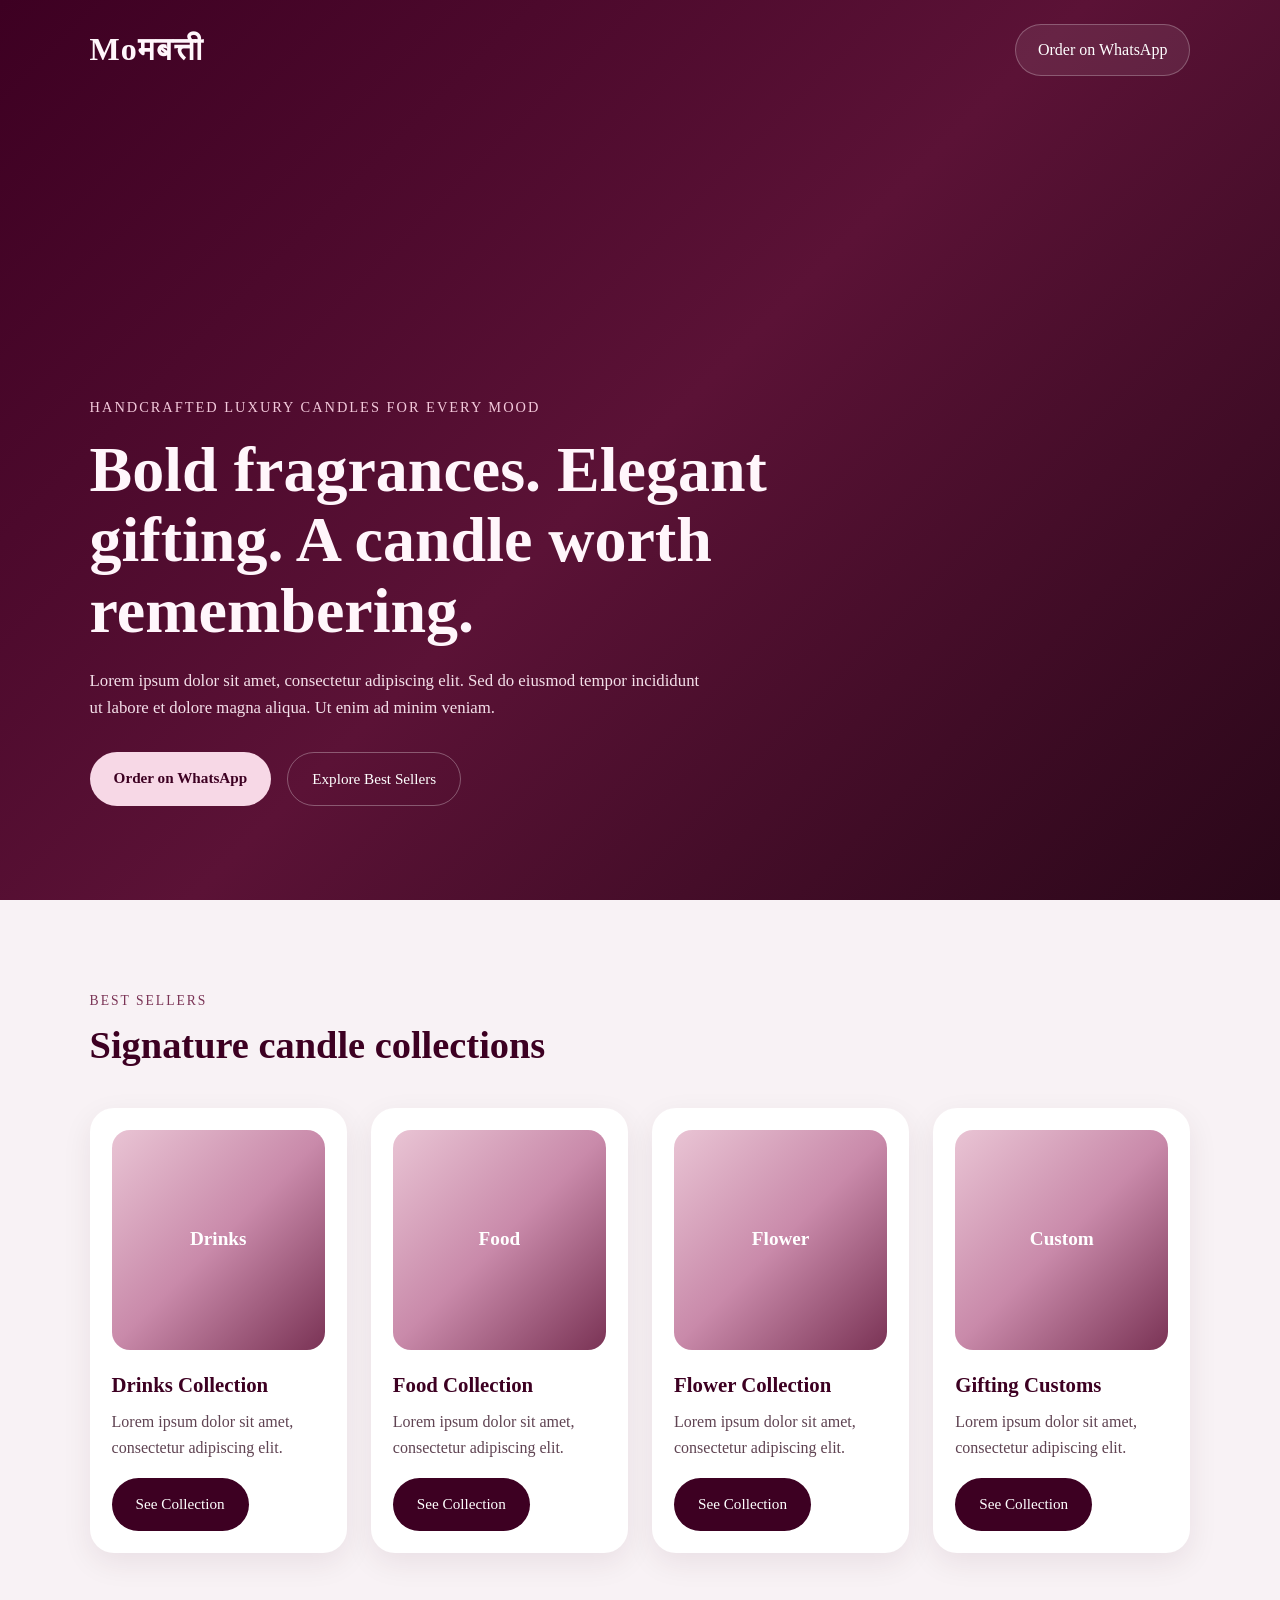
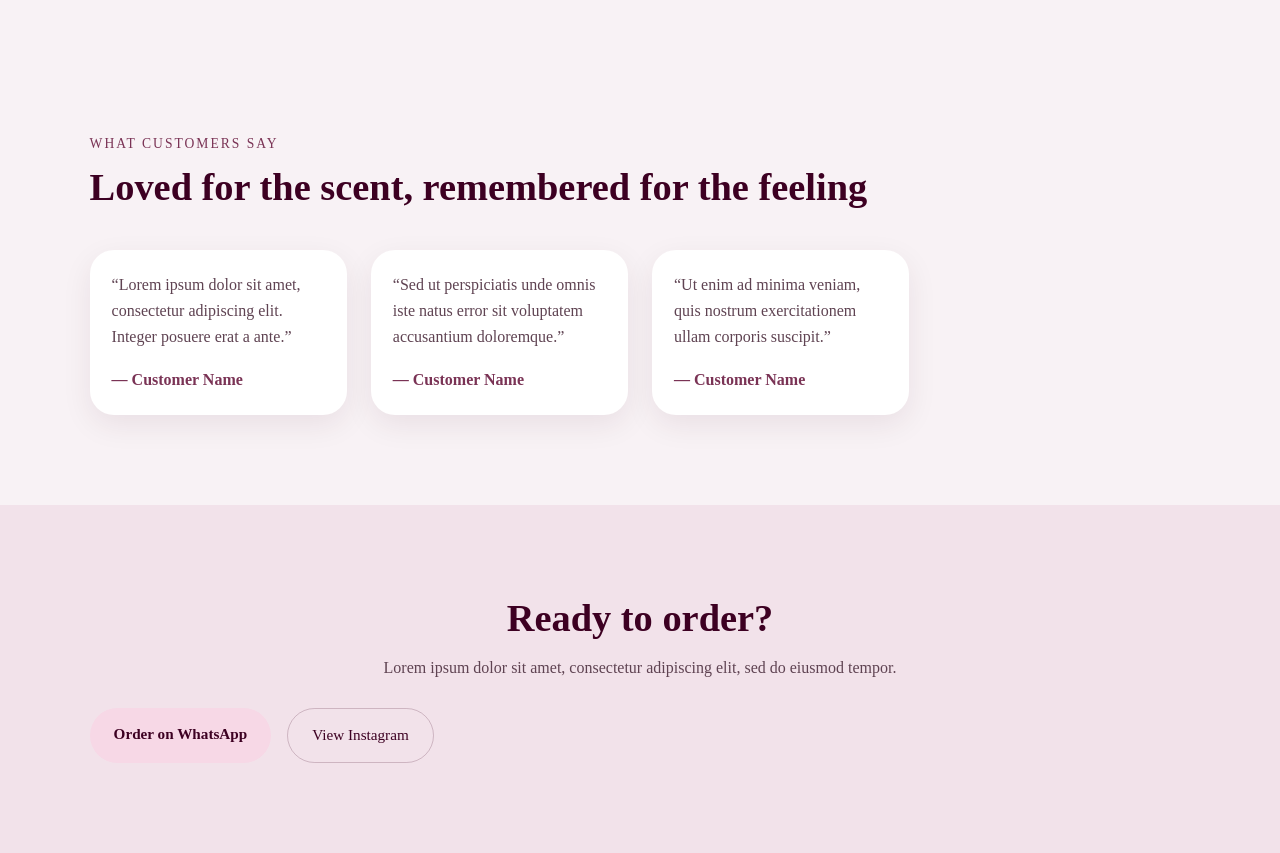
==== index.html @ f228c5d3 "Update index.html" ====
<!DOCTYPE html>
<html lang="en">
<head>
  <meta charset="UTF-8" />
  <meta name="viewport" content="width=device-width, initial-scale=1.0" />
  <title>Moमबत्ती | Premium Candles</title>
  <style>
    
* {
  margin: 0;
  padding: 0;
  box-sizing: border-box;
}

body {
  font-family: "Georgia", "Times New Roman", serif;
  background: #f8f2f5;
  color: #2a1020;
  line-height: 1.6;
}

a {
  text-decoration: none;
}

.hero {
  min-height: 100vh;
  background: linear-gradient(135deg, #3D0022 0%, #5b1236 50%, #2a0719 100%);
  color: #fff6fb;
  padding: 24px 7%;
  display: flex;
  flex-direction: column;
  justify-content: space-between;
}

.navbar {
  display: flex;
  justify-content: space-between;
  align-items: center;
  margin-bottom: 70px;
}

.logo {
  font-size: 2rem;
  font-weight: 700;
  letter-spacing: 1px;
}

.nav-btn {
  padding: 12px 22px;
  border: 1px solid rgba(255,255,255,0.25);
  color: #fff;
  border-radius: 999px;
  background: rgba(255,255,255,0.08);
  transition: 0.3s ease;
}

.nav-btn:hover {
  background: rgba(255,255,255,0.16);
}

.hero-content {
  max-width: 760px;
  padding-bottom: 70px;
}

.tag {
  font-size: 0.9rem;
  text-transform: uppercase;
  letter-spacing: 2px;
  color: #f3c9db;
  margin-bottom: 16px;
}

.hero-content h1 {
  font-size: 4rem;
  line-height: 1.1;
  margin-bottom: 22px;
  font-weight: 700;
}

.brief {
  max-width: 620px;
  font-size: 1.05rem;
  color: #f4dfe9;
  margin-bottom: 30px;
}

.hero-actions,
.cta-buttons {
  display: flex;
  gap: 16px;
  flex-wrap: wrap;
}

.primary-btn,
.secondary-btn,
.card-btn {
  display: inline-block;
  padding: 14px 24px;
  border-radius: 999px;
  transition: 0.3s ease;
  font-size: 0.95rem;
}

.primary-btn {
  background: #f7d8e6;
  color: #3D0022;
  font-weight: 700;
}

.primary-btn:hover {
  background: #ffffff;
}

.secondary-btn {
  border: 1px solid rgba(255,255,255,0.3);
  color: #fff;
}

.secondary-btn:hover {
  background: rgba(255,255,255,0.1);
}

.best-sellers,
.reviews,
.final-cta {
  padding: 90px 7%;
}

.section-heading {
  margin-bottom: 40px;
}

.mini-title {
  text-transform: uppercase;
  letter-spacing: 2px;
  font-size: 0.85rem;
  color: #7a3355;
  margin-bottom: 10px;
}

.section-heading h2,
.final-cta h2 {
  font-size: 2.4rem;
  line-height: 1.2;
  color: #3D0022;
}

.product-grid,
.review-grid {
  display: grid;
  grid-template-columns: repeat(4, 1fr);
  gap: 24px;
}

.card,
.review-card {
  background: #fff;
  border-radius: 24px;
  padding: 22px;
  box-shadow: 0 10px 30px rgba(61, 0, 34, 0.08);
}

.card-image {
  height: 220px;
  border-radius: 18px;
  background: linear-gradient(135deg, #e9c4d4, #c98aaa, #7a3355);
  display: flex;
  align-items: center;
  justify-content: center;
  color: white;
  font-size: 1.2rem;
  font-weight: 700;
  margin-bottom: 18px;
}

.card h3 {
  font-size: 1.3rem;
  color: #3D0022;
  margin-bottom: 8px;
}

.card p,
.review-card p,
.final-cta p {
  color: #5f4352;
  margin-bottom: 18px;
}

.card-btn {
  background: #3D0022;
  color: #fff;
}

.card-btn:hover {
  background: #5b1236;
}

.review-card span {
  color: #7a3355;
  font-weight: 600;
}

.final-cta {
  text-align: center;
  background: #f2e2ea;
}

.final-cta p {
  max-width: 600px;
  margin: 14px auto 28px;
}

.final-cta .secondary-btn {
  color: #3D0022;
  border: 1px solid rgba(61, 0, 34, 0.2);
}

.final-cta .secondary-btn:hover {
  background: rgba(61, 0, 34, 0.06);
}

@media (max-width: 1024px) {
  .product-grid,
  .review-grid {
    grid-template-columns: repeat(2, 1fr);
  }

  .hero-content h1 {
    font-size: 3rem;
  }
}

@media (max-width: 640px) {
  .navbar {
    flex-direction: column;
    gap: 16px;
    align-items: flex-start;
  }

  .hero-content h1 {
    font-size: 2.3rem;
  }

  .product-grid,
  .review-grid {
    grid-template-columns: 1fr;
  }

  .best-sellers,
  .reviews,
  .final-cta {
    padding: 70px 6%;
  }

  .hero {
    padding: 20px 6%;
  }
}

  </style>
</head>
<body>

  <header class="hero">
    <nav class="navbar">
      <div class="logo">Moमबत्ती</div>
      <a href="https://wa.me/91XXXXXXXXXX?text=Hi%20Mo%E0%A4%AE%E0%A4%AC%E0%A4%A4%E0%A5%8D%E0%A4%A4%E0%A5%80%2C%20I%20want%20to%20place%20an%20order%20for%20candles." class="nav-btn" target="_blank">
        Order on WhatsApp
      </a>
    </nav>

    <div class="hero-content">
      <p class="tag">Handcrafted luxury candles for every mood</p>
      <h1>Bold fragrances. Elegant gifting. A candle worth remembering.</h1>
      <p class="brief">
        Lorem ipsum dolor sit amet, consectetur adipiscing elit. Sed do eiusmod tempor
        incididunt ut labore et dolore magna aliqua. Ut enim ad minim veniam.
      </p>
      <div class="hero-actions">
        <a href="https://wa.me/91XXXXXXXXXX?text=Hi%20Mo%E0%A4%AE%E0%A4%AC%E0%A4%A4%E0%A5%8D%E0%A4%A4%E0%A5%80%2C%20I%20want%20to%20know%20more%20about%20your%20candles." class="primary-btn" target="_blank">
          Order on WhatsApp
        </a>
        <a href="#best-sellers" class="secondary-btn">Explore Best Sellers</a>
      </div>
    </div>
  </header>

  <section class="best-sellers" id="best-sellers">
    <div class="section-heading">
      <p class="mini-title">Best Sellers</p>
      <h2>Signature candle collections</h2>
    </div>

    <div class="product-grid">
      <div class="card">
        <div class="card-image">Drinks</div>
        <h3>Drinks Collection</h3>
        <p>Lorem ipsum dolor sit amet, consectetur adipiscing elit.</p>
        <a href="drinks.html" class="card-btn">See Collection</a>
      </div>

      <div class="card">
        <div class="card-image">Food</div>
        <h3>Food Collection</h3>
        <p>Lorem ipsum dolor sit amet, consectetur adipiscing elit.</p>
        <a href="food.html" class="card-btn">See Collection</a>
      </div>

      <div class="card">
        <div class="card-image">Flower</div>
        <h3>Flower Collection</h3>
        <p>Lorem ipsum dolor sit amet, consectetur adipiscing elit.</p>
        <a href="flowers.html" class="card-btn">See Collection</a>
      </div>

      <div class="card">
        <div class="card-image">Custom</div>
        <h3>Gifting Customs</h3>
        <p>Lorem ipsum dolor sit amet, consectetur adipiscing elit.</p>
        <a href="custom-gifting.html" class="card-btn">See Collection</a>
      </div>
    </div>
  </section>

  <section class="reviews">
    <div class="section-heading">
      <p class="mini-title">What customers say</p>
      <h2>Loved for the scent, remembered for the feeling</h2>
    </div>

    <div class="review-grid">
      <div class="review-card">
        <p>
          “Lorem ipsum dolor sit amet, consectetur adipiscing elit. Integer posuere erat a ante.”
        </p>
        <span>— Customer Name</span>
      </div>

      <div class="review-card">
        <p>
          “Sed ut perspiciatis unde omnis iste natus error sit voluptatem accusantium doloremque.”
        </p>
        <span>— Customer Name</span>
      </div>

      <div class="review-card">
        <p>
          “Ut enim ad minima veniam, quis nostrum exercitationem ullam corporis suscipit.”
        </p>
        <span>— Customer Name</span>
      </div>
    </div>
  </section>

  <section class="final-cta">
    <h2>Ready to order?</h2>
    <p>Lorem ipsum dolor sit amet, consectetur adipiscing elit, sed do eiusmod tempor.</p>
    <div class="cta-buttons">
      <a href="https://wa.me/91XXXXXXXXXX?text=Hi%20Mo%E0%A4%AE%E0%A4%AC%E0%A4%A4%E0%A5%8D%E0%A4%A4%E0%A5%80%2C%20I%20want%20to%20place%20an%20order." class="primary-btn" target="_blank">
        Order on WhatsApp
      </a>
      <a href="https://instagram.com/yourusername" class="secondary-btn" target="_blank">
        View Instagram
      </a>
    </div>
  </section>

</body>
</html>
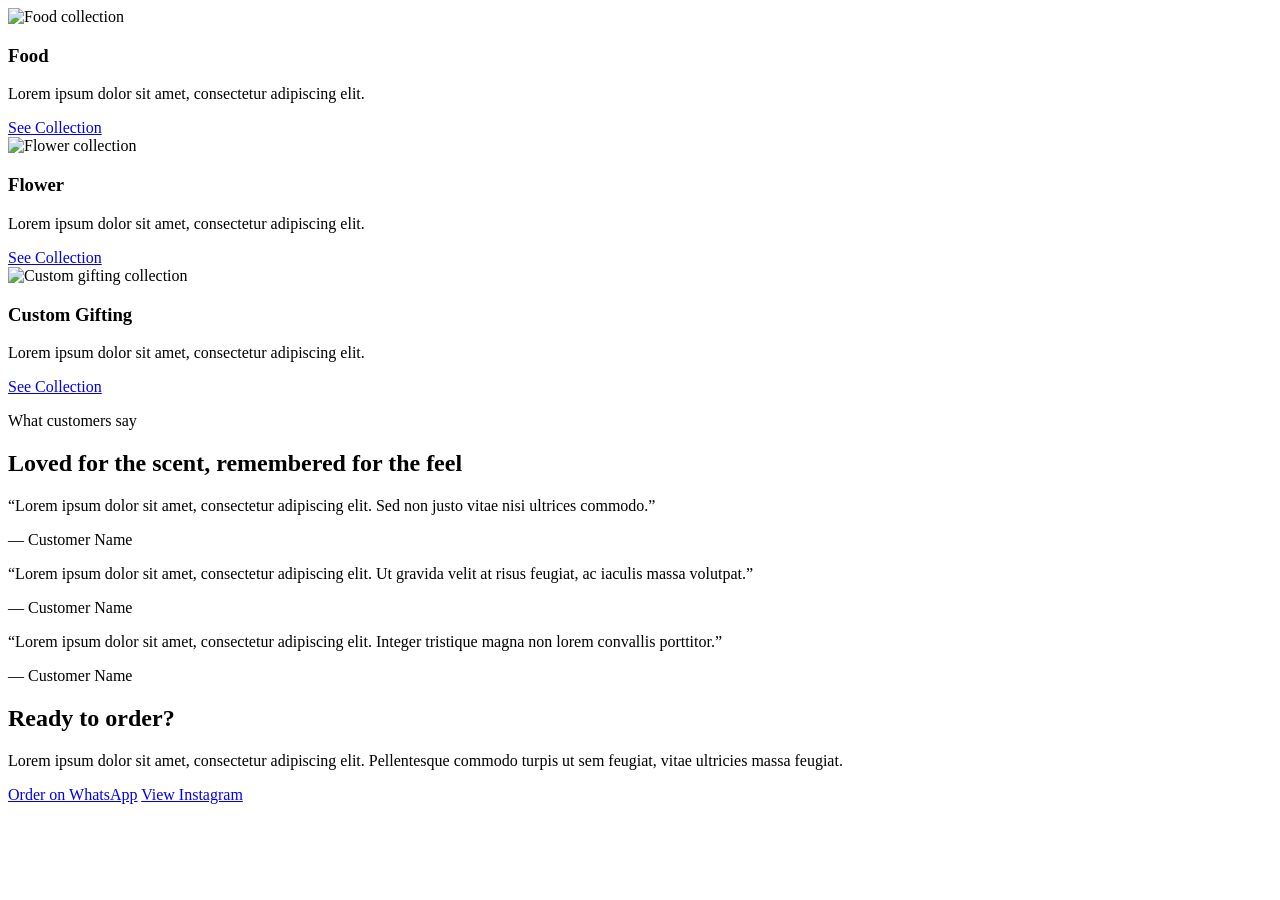
==== commit de2bac98: "Update index.html" ====
--- a/index.html
+++ b/index.html
@@ -1,371 +1,67 @@
 <!DOCTYPE html>
-<html lang="en">
-<head>
-  <meta charset="UTF-8" />
-  <meta name="viewport" content="width=device-width, initial-scale=1.0" />
-  <title>Moमबत्ती | Premium Candles</title>
-  <style>
-    
-* {
-  margin: 0;
-  padding: 0;
-  box-sizing: border-box;
-}
-
-body {
-  font-family: "Georgia", "Times New Roman", serif;
-  background: #f8f2f5;
-  color: #2a1020;
-  line-height: 1.6;
-}
-
-a {
-  text-decoration: none;
-}
-
-.hero {
-  min-height: 100vh;
-  background: linear-gradient(135deg, #3D0022 0%, #5b1236 50%, #2a0719 100%);
-  color: #fff6fb;
-  padding: 24px 7%;
-  display: flex;
-  flex-direction: column;
-  justify-content: space-between;
-}
-
-.navbar {
-  display: flex;
-  justify-content: space-between;
-  align-items: center;
-  margin-bottom: 70px;
-}
-
-.logo {
-  font-size: 2rem;
-  font-weight: 700;
-  letter-spacing: 1px;
-}
-
-.nav-btn {
-  padding: 12px 22px;
-  border: 1px solid rgba(255,255,255,0.25);
-  color: #fff;
-  border-radius: 999px;
-  background: rgba(255,255,255,0.08);
-  transition: 0.3s ease;
-}
-
-.nav-btn:hover {
-  background: rgba(255,255,255,0.16);
-}
-
-.hero-content {
-  max-width: 760px;
-  padding-bottom: 70px;
-}
-
-.tag {
-  font-size: 0.9rem;
-  text-transform: uppercase;
-  letter-spacing: 2px;
-  color: #f3c9db;
-  margin-bottom: 16px;
-}
-
-.hero-content h1 {
-  font-size: 4rem;
-  line-height: 1.1;
-  margin-bottom: 22px;
-  font-weight: 700;
-}
-
-.brief {
-  max-width: 620px;
-  font-size: 1.05rem;
-  color: #f4dfe9;
-  margin-bottom: 30px;
-}
-
-.hero-actions,
-.cta-buttons {
-  display: flex;
-  gap: 16px;
-  flex-wrap: wrap;
-}
-
-.primary-btn,
-.secondary-btn,
-.card-btn {
-  display: inline-block;
-  padding: 14px 24px;
-  border-radius: 999px;
-  transition: 0.3s ease;
-  font-size: 0.95rem;
-}
-
-.primary-btn {
-  background: #f7d8e6;
-  color: #3D0022;
-  font-weight: 700;
-}
-
-.primary-btn:hover {
-  background: #ffffff;
-}
-
-.secondary-btn {
-  border: 1px solid rgba(255,255,255,0.3);
-  color: #fff;
-}
-
-.secondary-btn:hover {
-  background: rgba(255,255,255,0.1);
-}
-
-.best-sellers,
-.reviews,
-.final-cta {
-  padding: 90px 7%;
-}
-
-.section-heading {
-  margin-bottom: 40px;
-}
-
-.mini-title {
-  text-transform: uppercase;
-  letter-spacing: 2px;
-  font-size: 0.85rem;
-  color: #7a3355;
-  margin-bottom: 10px;
-}
-
-.section-heading h2,
-.final-cta h2 {
-  font-size: 2.4rem;
-  line-height: 1.2;
-  color: #3D0022;
-}
-
-.product-grid,
-.review-grid {
-  display: grid;
-  grid-template-columns: repeat(4, 1fr);
-  gap: 24px;
-}
-
-.card,
-.review-card {
-  background: #fff;
-  border-radius: 24px;
-  padding: 22px;
-  box-shadow: 0 10px 30px rgba(61, 0, 34, 0.08);
-}
-
-.card-image {
-  height: 220px;
-  border-radius: 18px;
-  background: linear-gradient(135deg, #e9c4d4, #c98aaa, #7a3355);
-  display: flex;
-  align-items: center;
-  justify-content: center;
-  color: white;
-  font-size: 1.2rem;
-  font-weight: 700;
-  margin-bottom: 18px;
-}
-
-.card h3 {
-  font-size: 1.3rem;
-  color: #3D0022;
-  margin-bottom: 8px;
-}
-
-.card p,
-.review-card p,
-.final-cta p {
-  color: #5f4352;
-  margin-bottom: 18px;
-}
-
-.card-btn {
-  background: #3D0022;
-  color: #fff;
-}
-
-.card-btn:hover {
-  background: #5b1236;
-}
-
-.review-card span {
-  color: #7a3355;
-  font-weight: 600;
-}
-
-.final-cta {
-  text-align: center;
-  background: #f2e2ea;
-}
-
-.final-cta p {
-  max-width: 600px;
-  margin: 14px auto 28px;
-}
-
-.final-cta .secondary-btn {
-  color: #3D0022;
-  border: 1px solid rgba(61, 0, 34, 0.2);
-}
-
-.final-cta .secondary-btn:hover {
-  background: rgba(61, 0, 34, 0.06);
-}
-
-@media (max-width: 1024px) {
-  .product-grid,
-  .review-grid {
-    grid-template-columns: repeat(2, 1fr);
-  }
-
-  .hero-content h1 {
-    font-size: 3rem;
-  }
-}
-
-@media (max-width: 640px) {
-  .navbar {
-    flex-direction: column;
-    gap: 16px;
-    align-items: flex-start;
-  }
-
-  .hero-content h1 {
-    font-size: 2.3rem;
-  }
-
-  .product-grid,
-  .review-grid {
-    grid-template-columns: 1fr;
-  }
-
-  .best-sellers,
-  .reviews,
-  .final-cta {
-    padding: 70px 6%;
-  }
-
-  .hero {
-    padding: 20px 6%;
-  }
-}
-
-  </style>
-</head>
-<body>
-
-  <header class="hero">
-    <nav class="navbar">
-      <div class="logo">Moमबत्ती</div>
-      <a href="https://wa.me/91XXXXXXXXXX?text=Hi%20Mo%E0%A4%AE%E0%A4%AC%E0%A4%A4%E0%A5%8D%E0%A4%A4%E0%A5%80%2C%20I%20want%20to%20place%20an%20order%20for%20candles." class="nav-btn" target="_blank">
-        Order on WhatsApp
-      </a>
-    </nav>
-
-    <div class="hero-content">
-      <p class="tag">Handcrafted luxury candles for every mood</p>
-      <h1>Bold fragrances. Elegant gifting. A candle worth remembering.</h1>
-      <p class="brief">
-        Lorem ipsum dolor sit amet, consectetur adipiscing elit. Sed do eiusmod tempor
-        incididunt ut labore et dolore magna aliqua. Ut enim ad minim veniam.
-      </p>
-      <div class="hero-actions">
-        <a href="https://wa.me/91XXXXXXXXXX?text=Hi%20Mo%E0%A4%AE%E0%A4%AC%E0%A4%A4%E0%A5%8D%E0%A4%A4%E0%A5%80%2C%20I%20want%20to%20know%20more%20about%20your%20candles." class="primary-btn" target="_blank">
-          Order on WhatsApp
-        </a>
-        <a href="#best-sellers" class="secondary-btn">Explore Best Sellers</a>
-      </div>
-    </div>
-  </header>
-
-  <section class="best-sellers" id="best-sellers">
-    <div class="section-heading">
-      <p class="mini-title">Best Sellers</p>
-      <h2>Signature candle collections</h2>
-    </div>
-
-    <div class="product-grid">
-      <div class="card">
-        <div class="card-image">Drinks</div>
-        <h3>Drinks Collection</h3>
-        <p>Lorem ipsum dolor sit amet, consectetur adipiscing elit.</p>
-        <a href="drinks.html" class="card-btn">See Collection</a>
+        </div>
       </div>
 
       <div class="card">
-        <div class="card-image">Food</div>
-        <h3>Food Collection</h3>
-        <p>Lorem ipsum dolor sit amet, consectetur adipiscing elit.</p>
-        <a href="food.html" class="card-btn">See Collection</a>
+        <div class="card-image"><img src="food.jpg" alt="Food collection" /></div>
+        <div class="card-content">
+          <h3>Food</h3>
+          <p>Lorem ipsum dolor sit amet, consectetur adipiscing elit.</p>
+          <a class="card-btn" href="food.html">See Collection</a>
+        </div>
       </div>
 
       <div class="card">
-        <div class="card-image">Flower</div>
-        <h3>Flower Collection</h3>
-        <p>Lorem ipsum dolor sit amet, consectetur adipiscing elit.</p>
-        <a href="flowers.html" class="card-btn">See Collection</a>
+        <div class="card-image"><img src="flowers.jpg" alt="Flower collection" /></div>
+        <div class="card-content">
+          <h3>Flower</h3>
+          <p>Lorem ipsum dolor sit amet, consectetur adipiscing elit.</p>
+          <a class="card-btn" href="flowers.html">See Collection</a>
+        </div>
       </div>
 
       <div class="card">
-        <div class="card-image">Custom</div>
-        <h3>Gifting Customs</h3>
-        <p>Lorem ipsum dolor sit amet, consectetur adipiscing elit.</p>
-        <a href="custom-gifting.html" class="card-btn">See Collection</a>
+        <div class="card-image"><img src="custom.jpg" alt="Custom gifting collection" /></div>
+        <div class="card-content">
+          <h3>Custom Gifting</h3>
+          <p>Lorem ipsum dolor sit amet, consectetur adipiscing elit.</p>
+          <a class="card-btn" href="custom.html">See Collection</a>
+        </div>
       </div>
     </div>
   </section>
 
-  <section class="reviews">
-    <div class="section-heading">
-      <p class="mini-title">What customers say</p>
-      <h2>Loved for the scent, remembered for the feeling</h2>
+  <section class="section" id="reviews">
+    <div class="section-head">
+      <div>
+        <p class="mini-title">What customers say</p>
+        <h2>Loved for the scent, remembered for the feel</h2>
+      </div>
     </div>
 
-    <div class="review-grid">
+    <div class="reviews-wrap">
       <div class="review-card">
-        <p>
-          “Lorem ipsum dolor sit amet, consectetur adipiscing elit. Integer posuere erat a ante.”
-        </p>
+        <p>“Lorem ipsum dolor sit amet, consectetur adipiscing elit. Sed non justo vitae nisi ultrices commodo.”</p>
         <span>— Customer Name</span>
       </div>
-
       <div class="review-card">
-        <p>
-          “Sed ut perspiciatis unde omnis iste natus error sit voluptatem accusantium doloremque.”
-        </p>
+        <p>“Lorem ipsum dolor sit amet, consectetur adipiscing elit. Ut gravida velit at risus feugiat, ac iaculis massa volutpat.”</p>
         <span>— Customer Name</span>
       </div>
-
       <div class="review-card">
-        <p>
-          “Ut enim ad minima veniam, quis nostrum exercitationem ullam corporis suscipit.”
-        </p>
+        <p>“Lorem ipsum dolor sit amet, consectetur adipiscing elit. Integer tristique magna non lorem convallis porttitor.”</p>
         <span>— Customer Name</span>
       </div>
     </div>
   </section>
 
-  <section class="final-cta">
+  <section class="cta">
     <h2>Ready to order?</h2>
-    <p>Lorem ipsum dolor sit amet, consectetur adipiscing elit, sed do eiusmod tempor.</p>
+    <p>Lorem ipsum dolor sit amet, consectetur adipiscing elit. Pellentesque commodo turpis ut sem feugiat, vitae ultricies massa feugiat.</p>
     <div class="cta-buttons">
-      <a href="https://wa.me/91XXXXXXXXXX?text=Hi%20Mo%E0%A4%AE%E0%A4%AC%E0%A4%A4%E0%A5%8D%E0%A4%A4%E0%A5%80%2C%20I%20want%20to%20place%20an%20order." class="primary-btn" target="_blank">
-        Order on WhatsApp
-      </a>
-      <a href="https://instagram.com/yourusername" class="secondary-btn" target="_blank">
-        View Instagram
-      </a>
+      <a class="primary-btn" href="https://wa.me/91XXXXXXXXXX?text=Hi%20Mo%E0%A4%AE%E0%A4%AC%E0%A4%A4%E0%A5%8D%E0%A4%A4%E0%A5%80%2C%20I%20want%20to%20place%20an%20order." target="_blank">Order on WhatsApp</a>
+      <a class="secondary-btn" href="https://instagram.com/yourusername" target="_blank">View Instagram</a>
     </div>
   </section>
-
 </body>
 </html>
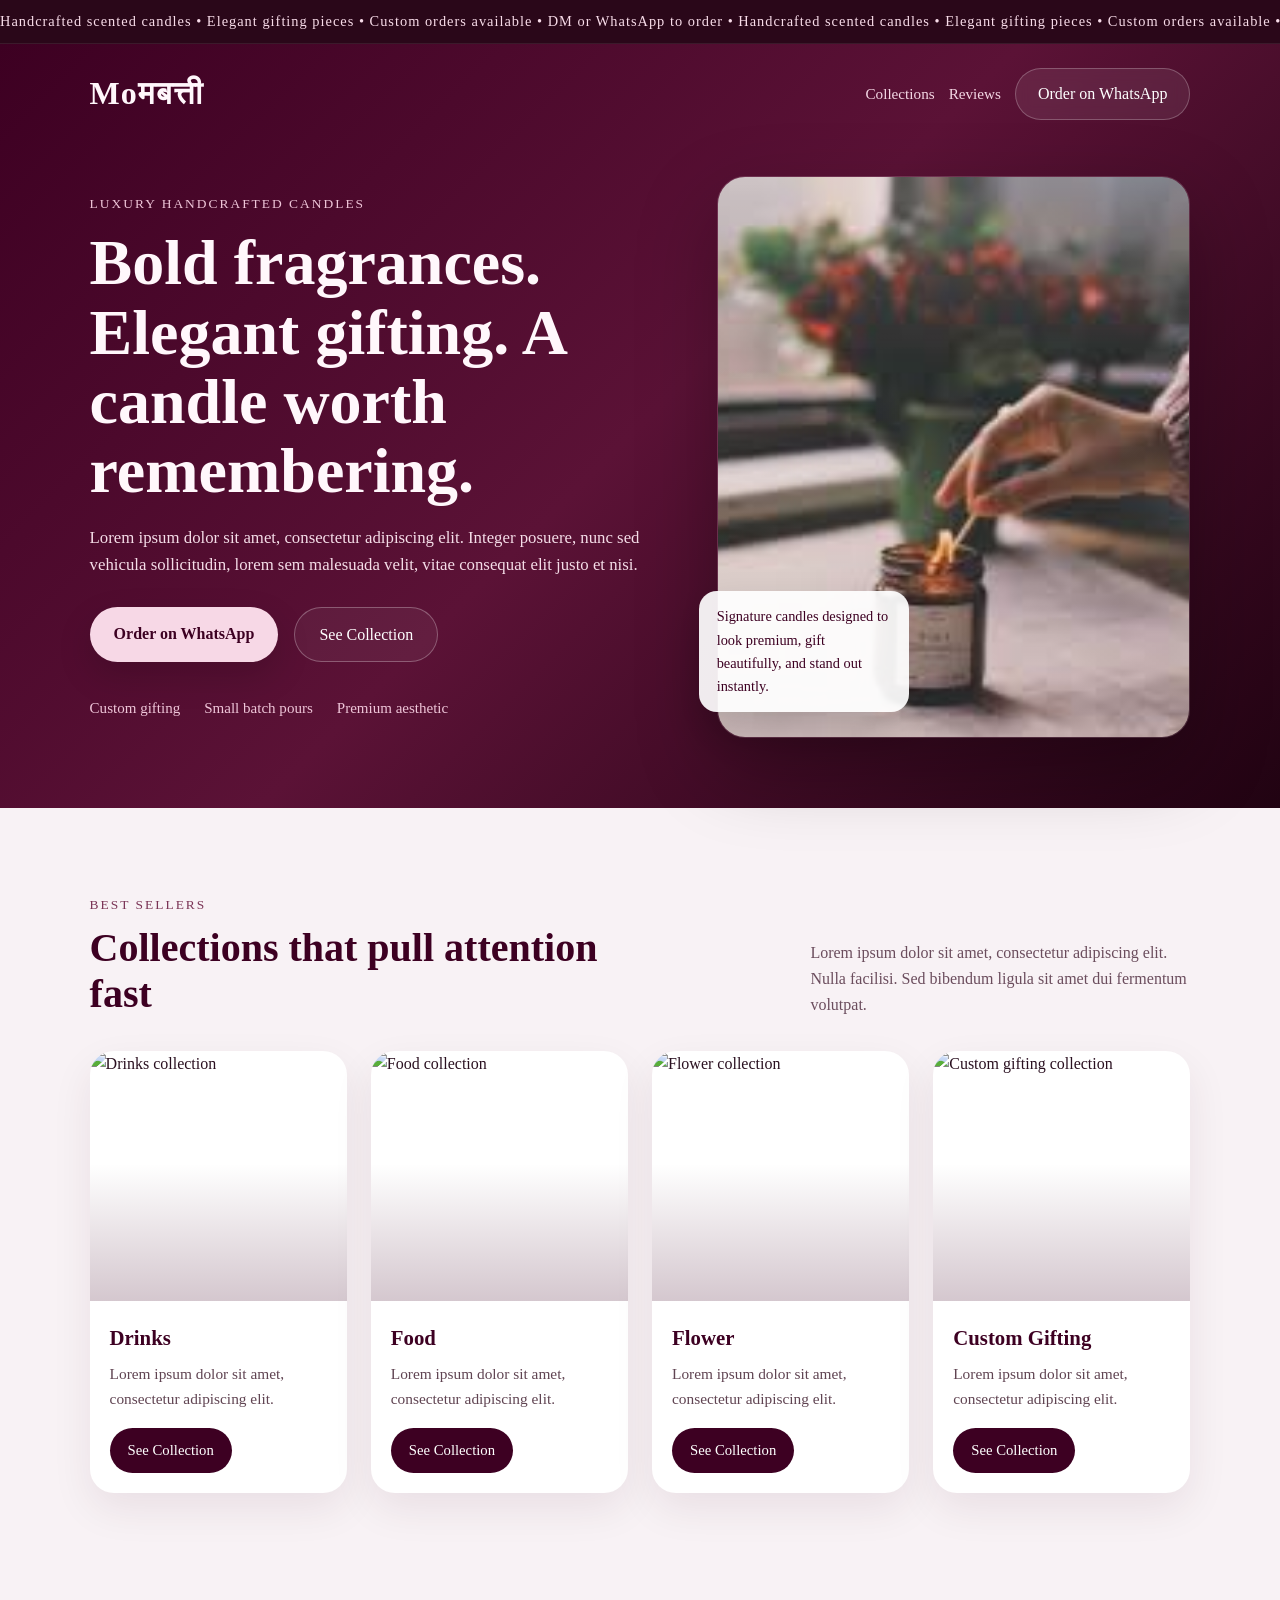
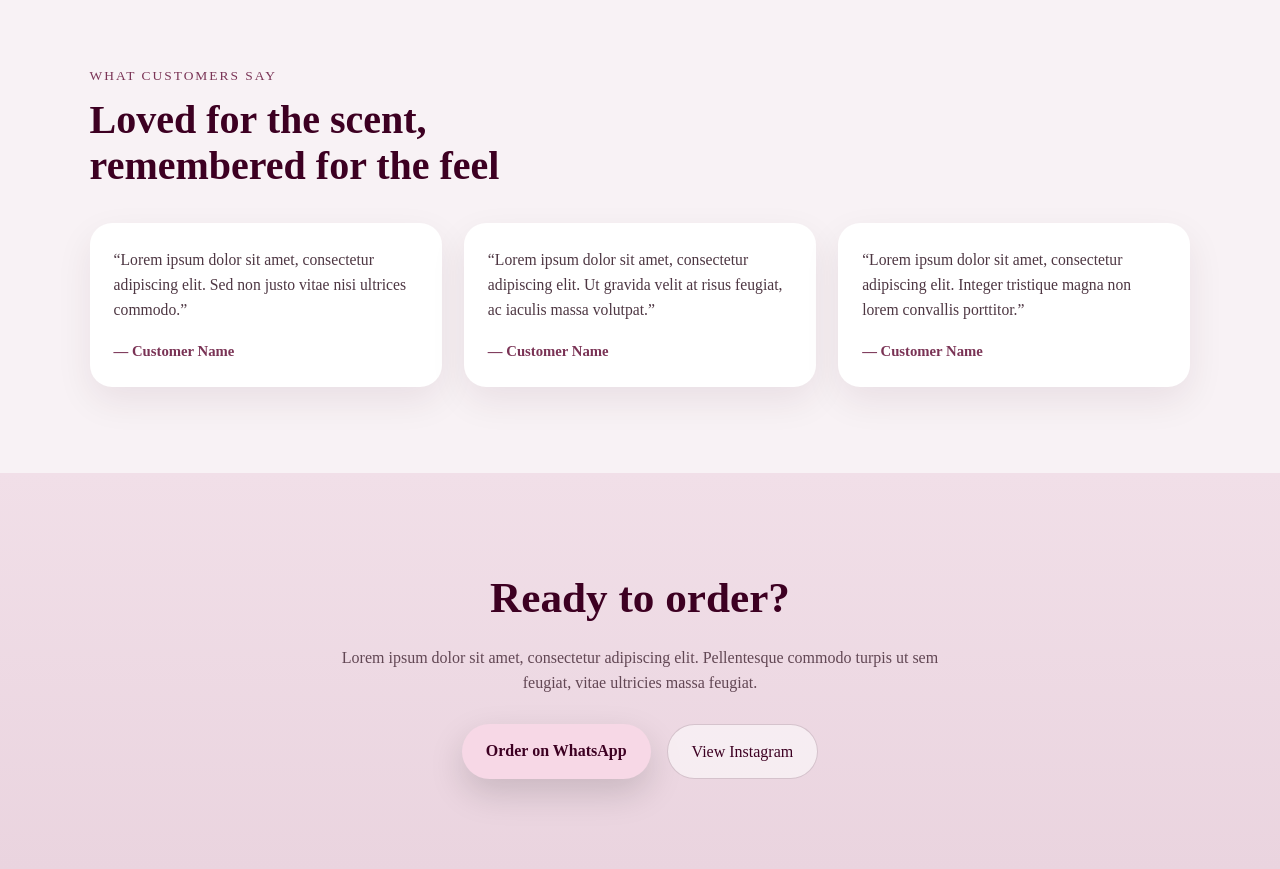
==== commit b97e4ed5: "Update index.html" ====
--- a/index.html
+++ b/index.html
@@ -1,4 +1,376 @@
 <!DOCTYPE html>
+<html lang="en">
+<head>
+  <meta charset="UTF-8" />
+  <meta name="viewport" content="width=device-width, initial-scale=1.0" />
+  <title>Moमबत्ती | Premium Candles</title>
+  <style>
+    * { margin: 0; padding: 0; box-sizing: border-box; }
+    html { scroll-behavior: smooth; }
+    body {
+      font-family: Georgia, "Times New Roman", serif;
+      background: #f8f2f5;
+      color: #2a1020;
+      line-height: 1.6;
+    }
+    a { text-decoration: none; }
+    img { display: block; width: 100%; }
+
+    .top-strip {
+      background: #2a0719;
+      color: #f8dce9;
+      overflow: hidden;
+      white-space: nowrap;
+      border-bottom: 1px solid rgba(255,255,255,0.08);
+    }
+    .top-strip-track {
+      display: inline-block;
+      padding: 10px 0;
+      animation: moveStrip 20s linear infinite;
+      font-size: 0.9rem;
+      letter-spacing: 1px;
+    }
+    @keyframes moveStrip {
+      from { transform: translateX(0); }
+      to { transform: translateX(-50%); }
+    }
+
+    .hero {
+      background: linear-gradient(135deg, #3D0022 0%, #5b1236 50%, #210312 100%);
+      color: #fff7fb;
+      padding: 24px 7% 70px;
+    }
+    .navbar {
+      display: flex;
+      justify-content: space-between;
+      align-items: center;
+      gap: 20px;
+      margin-bottom: 56px;
+    }
+    .logo {
+      font-size: 2rem;
+      font-weight: 700;
+      letter-spacing: 1px;
+    }
+    .nav-links {
+      display: flex;
+      gap: 14px;
+      flex-wrap: wrap;
+      align-items: center;
+    }
+    .nav-link, .nav-btn, .primary-btn, .secondary-btn, .card-btn {
+      border-radius: 999px;
+      transition: 0.3s ease;
+      display: inline-block;
+    }
+    .nav-link {
+      color: #f4d8e5;
+      font-size: 0.95rem;
+      padding: 8px 0;
+    }
+    .nav-btn {
+      padding: 12px 22px;
+      border: 1px solid rgba(255,255,255,0.24);
+      color: #fff;
+      background: rgba(255,255,255,0.08);
+      backdrop-filter: blur(8px);
+    }
+    .nav-btn:hover { background: rgba(255,255,255,0.16); }
+
+    .hero-main {
+      display: grid;
+      grid-template-columns: 1.1fr 0.9fr;
+      gap: 48px;
+      align-items: center;
+    }
+    .tag {
+      font-size: 0.84rem;
+      text-transform: uppercase;
+      letter-spacing: 2px;
+      color: #efc6d9;
+      margin-bottom: 14px;
+    }
+    .hero-text h1 {
+      font-size: 4rem;
+      line-height: 1.08;
+      margin-bottom: 20px;
+      max-width: 680px;
+    }
+    .brief {
+      max-width: 560px;
+      font-size: 1.05rem;
+      color: #f5dde8;
+      margin-bottom: 28px;
+    }
+    .hero-actions {
+      display: flex;
+      gap: 16px;
+      flex-wrap: wrap;
+      margin-bottom: 34px;
+    }
+    .primary-btn {
+      padding: 14px 24px;
+      background: #f7d8e6;
+      color: #3D0022;
+      font-weight: 700;
+      box-shadow: 0 14px 35px rgba(0,0,0,0.15);
+    }
+    .primary-btn:hover { transform: translateY(-2px); }
+    .secondary-btn {
+      padding: 14px 24px;
+      color: #fff;
+      border: 1px solid rgba(255,255,255,0.28);
+      background: rgba(255,255,255,0.05);
+    }
+    .secondary-btn:hover { background: rgba(255,255,255,0.12); }
+
+    .hero-points {
+      display: flex;
+      gap: 24px;
+      flex-wrap: wrap;
+      color: #efc6d9;
+      font-size: 0.94rem;
+    }
+    .hero-image-wrap {
+      position: relative;
+    }
+    .hero-image {
+      border-radius: 28px;
+      overflow: hidden;
+      box-shadow: 0 30px 80px rgba(0,0,0,0.28);
+      border: 1px solid rgba(255,255,255,0.14);
+      position: relative;
+    }
+    .hero-image img {
+      height: 560px;
+      object-fit: cover;
+    }
+    .hero-image::after {
+      content: "";
+      position: absolute;
+      inset: 0;
+      background: linear-gradient(180deg, rgba(255,255,255,0.18), transparent 32%, rgba(61,0,34,0.1));
+      pointer-events: none;
+    }
+    .hero-badge {
+      position: absolute;
+      left: -18px;
+      bottom: 26px;
+      background: rgba(255,255,255,0.92);
+      color: #3D0022;
+      padding: 14px 18px;
+      border-radius: 18px;
+      box-shadow: 0 20px 40px rgba(0,0,0,0.18);
+      font-size: 0.9rem;
+      max-width: 210px;
+    }
+
+    .section {
+      padding: 86px 7%;
+    }
+    .section-head {
+      display: flex;
+      justify-content: space-between;
+      align-items: end;
+      gap: 20px;
+      flex-wrap: wrap;
+      margin-bottom: 34px;
+    }
+    .mini-title {
+      text-transform: uppercase;
+      letter-spacing: 2px;
+      font-size: 0.84rem;
+      color: #7a3355;
+      margin-bottom: 10px;
+    }
+    .section-head h2 {
+      font-size: 2.5rem;
+      line-height: 1.15;
+      color: #3D0022;
+      max-width: 560px;
+    }
+    .section-copy {
+      max-width: 380px;
+      color: #6b4d5d;
+    }
+
+    .product-grid {
+      display: grid;
+      grid-template-columns: repeat(4, 1fr);
+      gap: 24px;
+    }
+    .card {
+      background: #fff;
+      border-radius: 24px;
+      overflow: hidden;
+      box-shadow: 0 16px 40px rgba(61,0,34,0.08);
+      transition: transform 0.35s ease, box-shadow 0.35s ease;
+    }
+    .card:hover {
+      transform: translateY(-6px);
+      box-shadow: 0 22px 48px rgba(61,0,34,0.14);
+    }
+    .card-image {
+      height: 250px;
+      overflow: hidden;
+      position: relative;
+    }
+    .card-image img {
+      height: 100%;
+      object-fit: cover;
+      transition: transform 0.5s ease;
+    }
+    .card:hover .card-image img { transform: scale(1.08); }
+    .card-image::after {
+      content: "";
+      position: absolute;
+      inset: 0;
+      background: linear-gradient(180deg, transparent 45%, rgba(61,0,34,0.22));
+    }
+    .card-content { padding: 20px; }
+    .card h3 {
+      font-size: 1.3rem;
+      color: #3D0022;
+      margin-bottom: 8px;
+    }
+    .card p {
+      color: #604452;
+      font-size: 0.96rem;
+      margin-bottom: 16px;
+    }
+    .card-btn {
+      background: #3D0022;
+      color: #fff;
+      padding: 11px 18px;
+      font-size: 0.92rem;
+    }
+    .card-btn:hover { background: #5f153b; }
+
+    .reviews-wrap {
+      display: grid;
+      grid-template-columns: repeat(3, 1fr);
+      gap: 22px;
+    }
+    .review-card {
+      background: #fff;
+      padding: 24px;
+      border-radius: 22px;
+      box-shadow: 0 14px 36px rgba(61,0,34,0.08);
+    }
+    .review-card p {
+      color: #4e3743;
+      margin-bottom: 16px;
+      font-size: 0.98rem;
+    }
+    .review-card span {
+      color: #7a3355;
+      font-size: 0.92rem;
+      font-weight: 700;
+    }
+
+    .cta {
+      padding: 90px 7%;
+      text-align: center;
+      background: linear-gradient(180deg, #f1dfe8 0%, #ead4df 100%);
+    }
+    .cta h2 {
+      font-size: 2.7rem;
+      color: #3D0022;
+      margin-bottom: 12px;
+    }
+    .cta p {
+      max-width: 620px;
+      margin: 0 auto 28px;
+      color: #624754;
+    }
+    .cta-buttons {
+      display: flex;
+      justify-content: center;
+      gap: 16px;
+      flex-wrap: wrap;
+    }
+    .cta .secondary-btn {
+      color: #3D0022;
+      border-color: rgba(61,0,34,0.18);
+      background: rgba(255,255,255,0.55);
+    }
+
+    @media (max-width: 1100px) {
+      .hero-main { grid-template-columns: 1fr; }
+      .hero-text h1 { font-size: 3.2rem; }
+      .hero-image img { height: 460px; }
+      .product-grid { grid-template-columns: repeat(2, 1fr); }
+      .reviews-wrap { grid-template-columns: 1fr; }
+    }
+    @media (max-width: 700px) {
+      .hero, .section, .cta { padding-left: 6%; padding-right: 6%; }
+      .navbar { flex-direction: column; align-items: flex-start; }
+      .hero-text h1 { font-size: 2.4rem; }
+      .section-head h2 { font-size: 2rem; }
+      .product-grid { grid-template-columns: 1fr; }
+      .hero-image img { height: 380px; }
+      .hero-badge { position: static; margin-top: 14px; }
+    }
+  </style>
+</head>
+<body>
+  <div class="top-strip">
+    <div class="top-strip-track">
+      Handcrafted scented candles • Elegant gifting pieces • Custom orders available • DM or WhatsApp to order • Handcrafted scented candles • Elegant gifting pieces • Custom orders available • DM or WhatsApp to order •
+    </div>
+  </div>
+
+  <section class="hero">
+    <nav class="navbar">
+      <div class="logo">Moमबत्ती</div>
+      <div class="nav-links">
+        <a href="#collections" class="nav-link">Collections</a>
+        <a href="#reviews" class="nav-link">Reviews</a>
+        <a href="https://wa.me/91XXXXXXXXXX?text=Hi%20Mo%E0%A4%AE%E0%A4%AC%E0%A4%A4%E0%A5%8D%E0%A4%A4%E0%A5%80%2C%20I%20want%20to%20place%20an%20order." class="nav-btn" target="_blank">Order on WhatsApp</a>
+      </div>
+    </nav>
+
+    <div class="hero-main">
+      <div class="hero-text">
+        <p class="tag">Luxury handcrafted candles</p>
+        <h1>Bold fragrances. Elegant gifting. A candle worth remembering.</h1>
+        <p class="brief">Lorem ipsum dolor sit amet, consectetur adipiscing elit. Integer posuere, nunc sed vehicula sollicitudin, lorem sem malesuada velit, vitae consequat elit justo et nisi.</p>
+        <div class="hero-actions">
+          <a class="primary-btn" href="https://wa.me/91XXXXXXXXXX?text=Hi%20Mo%E0%A4%AE%E0%A4%AC%E0%A4%A4%E0%A5%8D%E0%A4%A4%E0%A5%80%2C%20I%20want%20to%20place%20an%20order." target="_blank">Order on WhatsApp</a>
+          <a class="secondary-btn" href="#collections">See Collection</a>
+        </div>
+        <div class="hero-points">
+          <span>Custom gifting</span>
+          <span>Small batch pours</span>
+          <span>Premium aesthetic</span>
+        </div>
+      </div>
+
+      <div class="hero-image-wrap">
+        <div class="hero-image">
+          <img src="candle.jpeg" alt="Premium candle" />
+        </div>
+        <div class="hero-badge">Signature candles designed to look premium, gift beautifully, and stand out instantly.</div>
+      </div>
+    </div>
+  </section>
+
+  <section class="section" id="collections">
+    <div class="section-head">
+      <div>
+        <p class="mini-title">Best sellers</p>
+        <h2>Collections that pull attention fast</h2>
+      </div>
+      <p class="section-copy">Lorem ipsum dolor sit amet, consectetur adipiscing elit. Nulla facilisi. Sed bibendum ligula sit amet dui fermentum volutpat.</p>
+    </div>
+
+    <div class="product-grid">
+      <div class="card">
+        <div class="card-image"><img src="drinks.jpg" alt="Drinks collection" /></div>
+        <div class="card-content">
+          <h3>Drinks</h3>
+          <p>Lorem ipsum dolor sit amet, consectetur adipiscing elit.</p>
+          <a class="card-btn" href="drinks.html">See Collection</a>
         </div>
       </div>
 
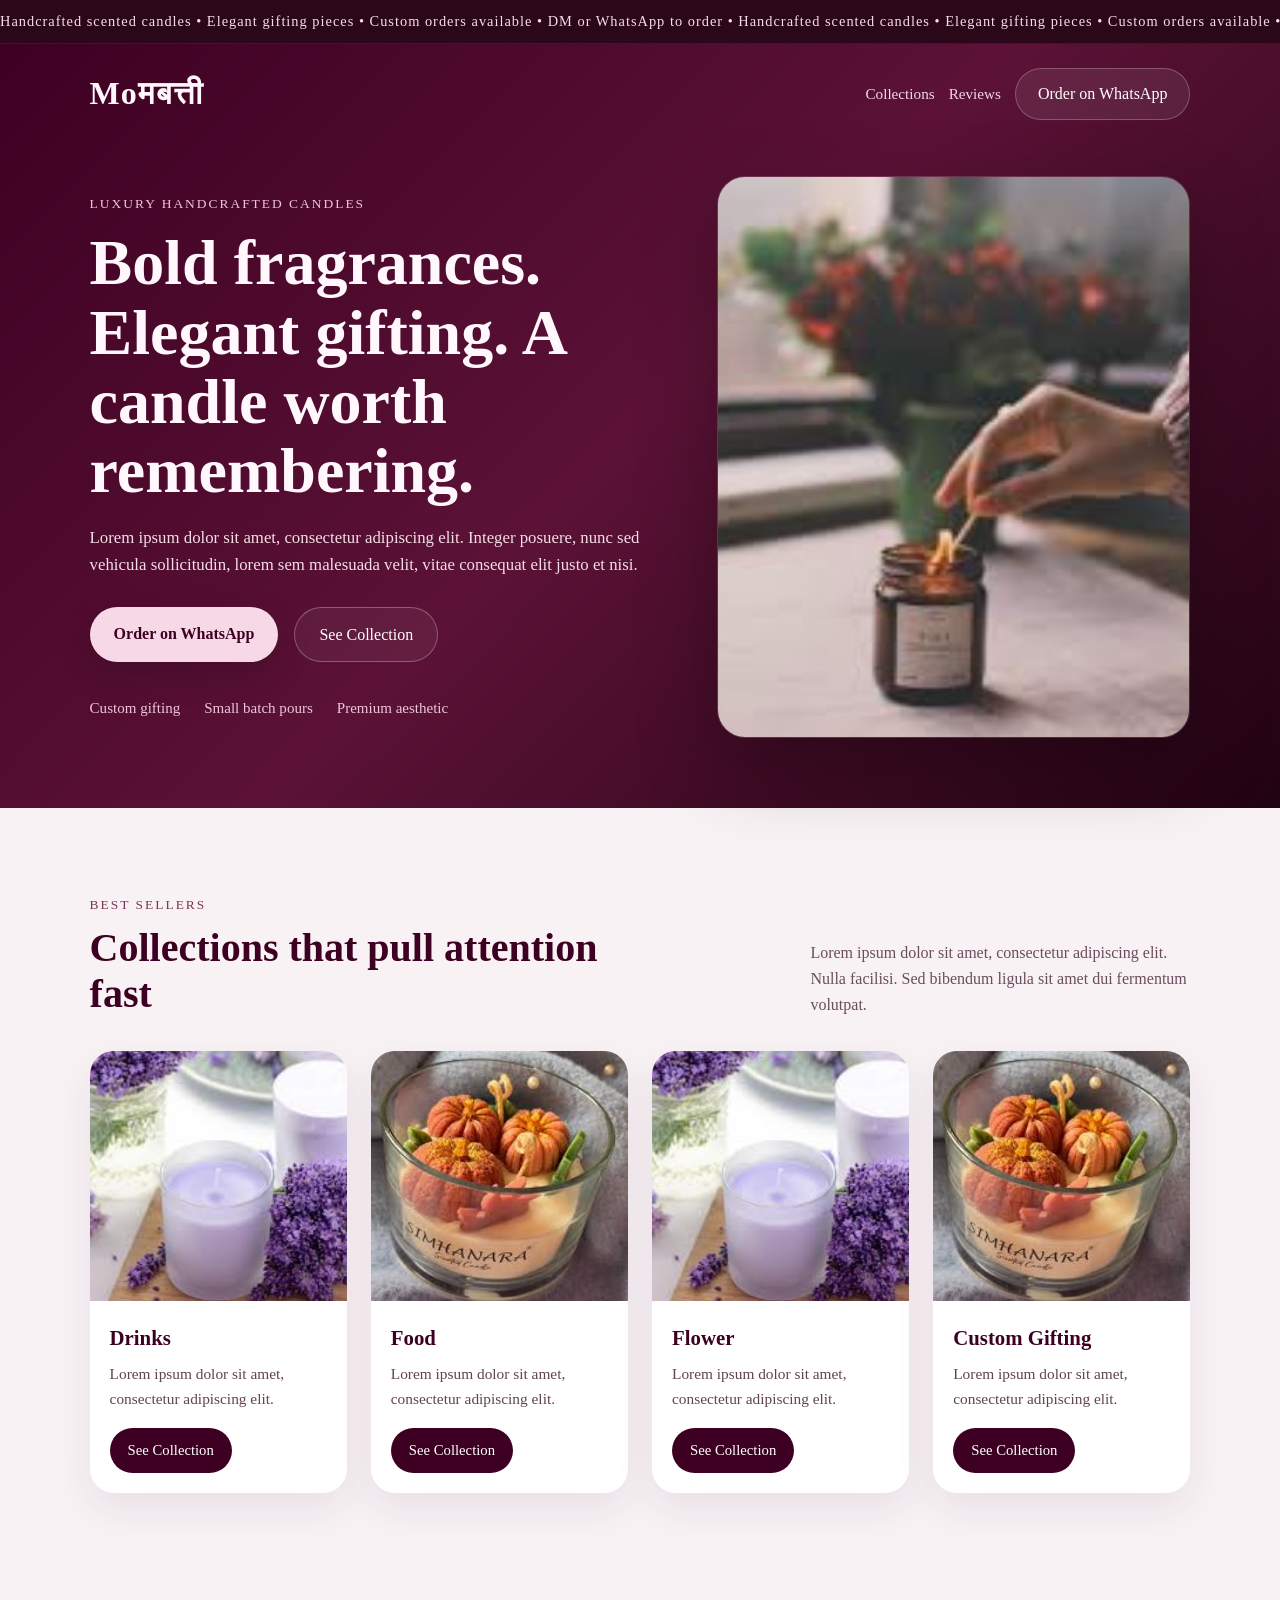
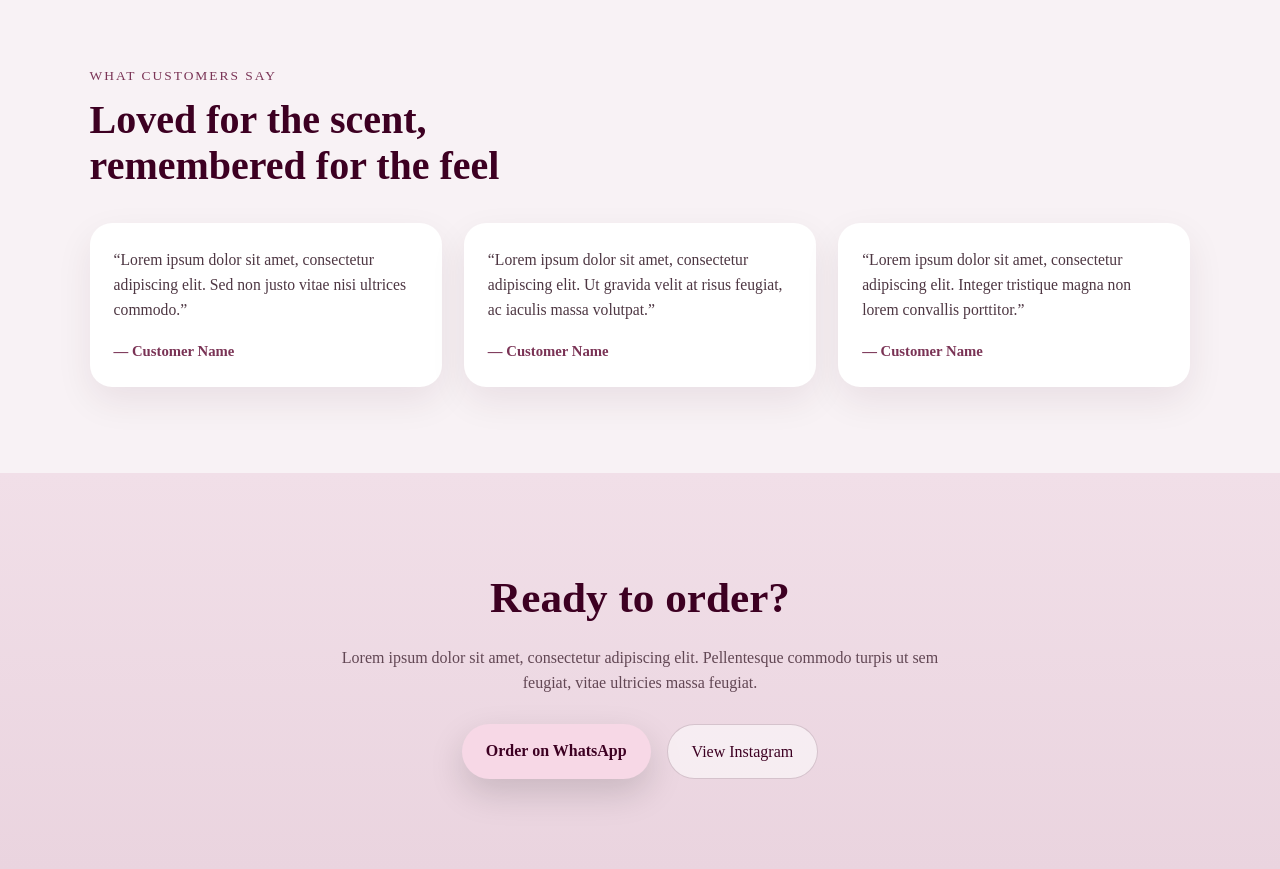
==== commit 83f587d4: "Update index.html" ====
--- a/index.html
+++ b/index.html
@@ -349,9 +349,6 @@
       <div class="hero-image-wrap">
         <div class="hero-image">
           <img src="candle.jpeg" alt="Premium candle" />
-        </div>
-        <div class="hero-badge">Signature candles designed to look premium, gift beautifully, and stand out instantly.</div>
-      </div>
     </div>
   </section>
 
@@ -366,7 +363,7 @@
 
     <div class="product-grid">
       <div class="card">
-        <div class="card-image"><img src="drinks.jpg" alt="Drinks collection" /></div>
+        <div class="card-image"><img src="lavender.jpeg" alt="Drinks collection" /></div>
         <div class="card-content">
           <h3>Drinks</h3>
           <p>Lorem ipsum dolor sit amet, consectetur adipiscing elit.</p>
@@ -375,7 +372,7 @@
       </div>
 
       <div class="card">
-        <div class="card-image"><img src="food.jpg" alt="Food collection" /></div>
+        <div class="card-image"><img src="citrus.jpeg" alt="Food collection" /></div>
         <div class="card-content">
           <h3>Food</h3>
           <p>Lorem ipsum dolor sit amet, consectetur adipiscing elit.</p>
@@ -384,7 +381,7 @@
       </div>
 
       <div class="card">
-        <div class="card-image"><img src="flowers.jpg" alt="Flower collection" /></div>
+        <div class="card-image"><img src="lavender.jpeg" alt="Flower collection" /></div>
         <div class="card-content">
           <h3>Flower</h3>
           <p>Lorem ipsum dolor sit amet, consectetur adipiscing elit.</p>
@@ -393,7 +390,7 @@
       </div>
 
       <div class="card">
-        <div class="card-image"><img src="custom.jpg" alt="Custom gifting collection" /></div>
+        <div class="card-image"><img src="citrus.jpeg" alt="Custom gifting collection" /></div>
         <div class="card-content">
           <h3>Custom Gifting</h3>
           <p>Lorem ipsum dolor sit amet, consectetur adipiscing elit.</p>
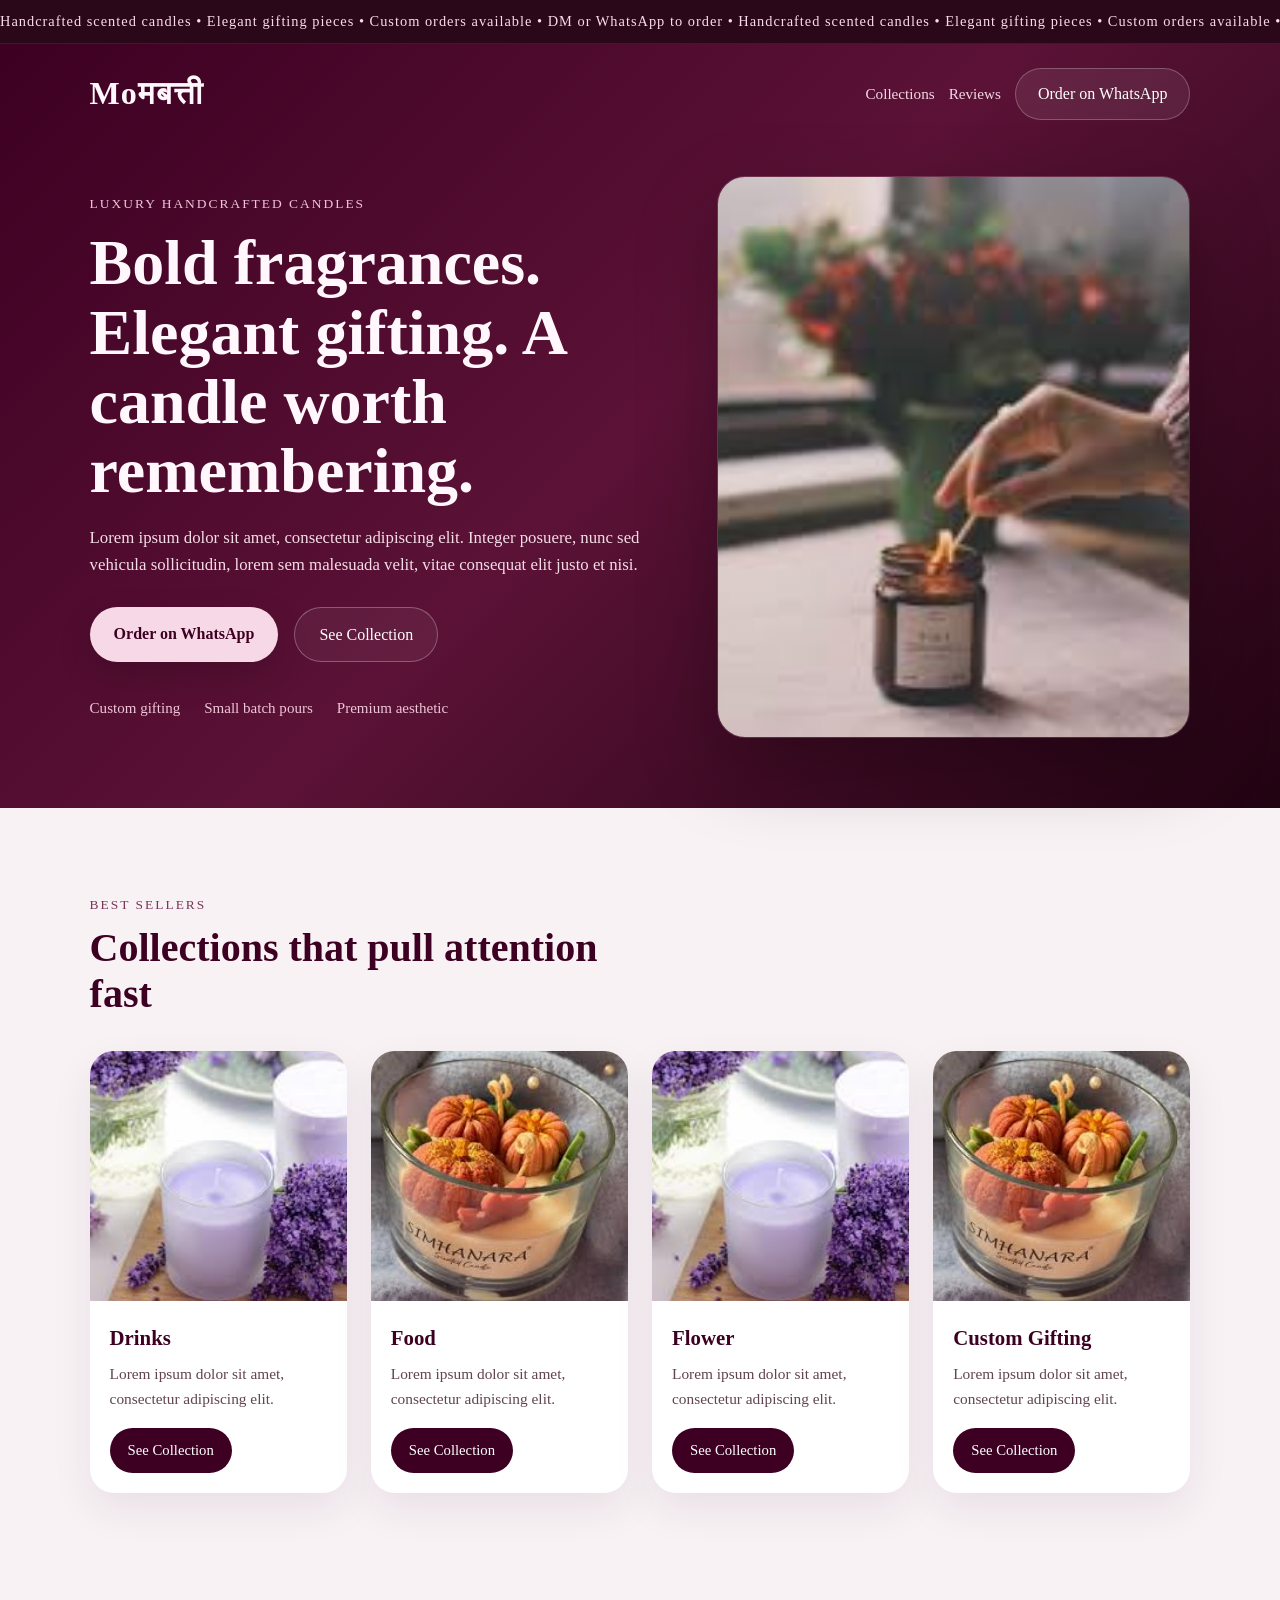
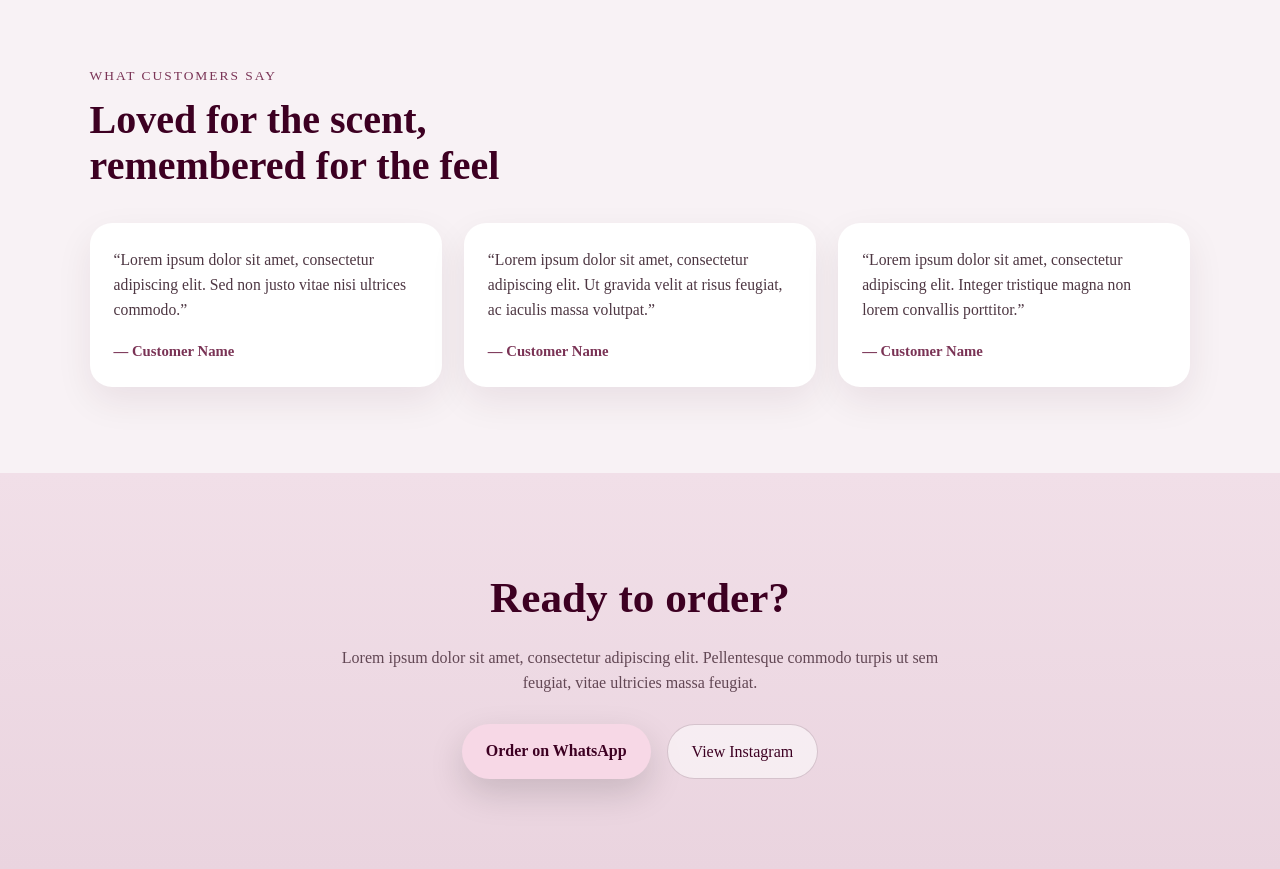
==== commit e59e2b80: "Update index.html" ====
--- a/index.html
+++ b/index.html
@@ -358,7 +358,6 @@
         <p class="mini-title">Best sellers</p>
         <h2>Collections that pull attention fast</h2>
       </div>
-      <p class="section-copy">Lorem ipsum dolor sit amet, consectetur adipiscing elit. Nulla facilisi. Sed bibendum ligula sit amet dui fermentum volutpat.</p>
     </div>
 
     <div class="product-grid">
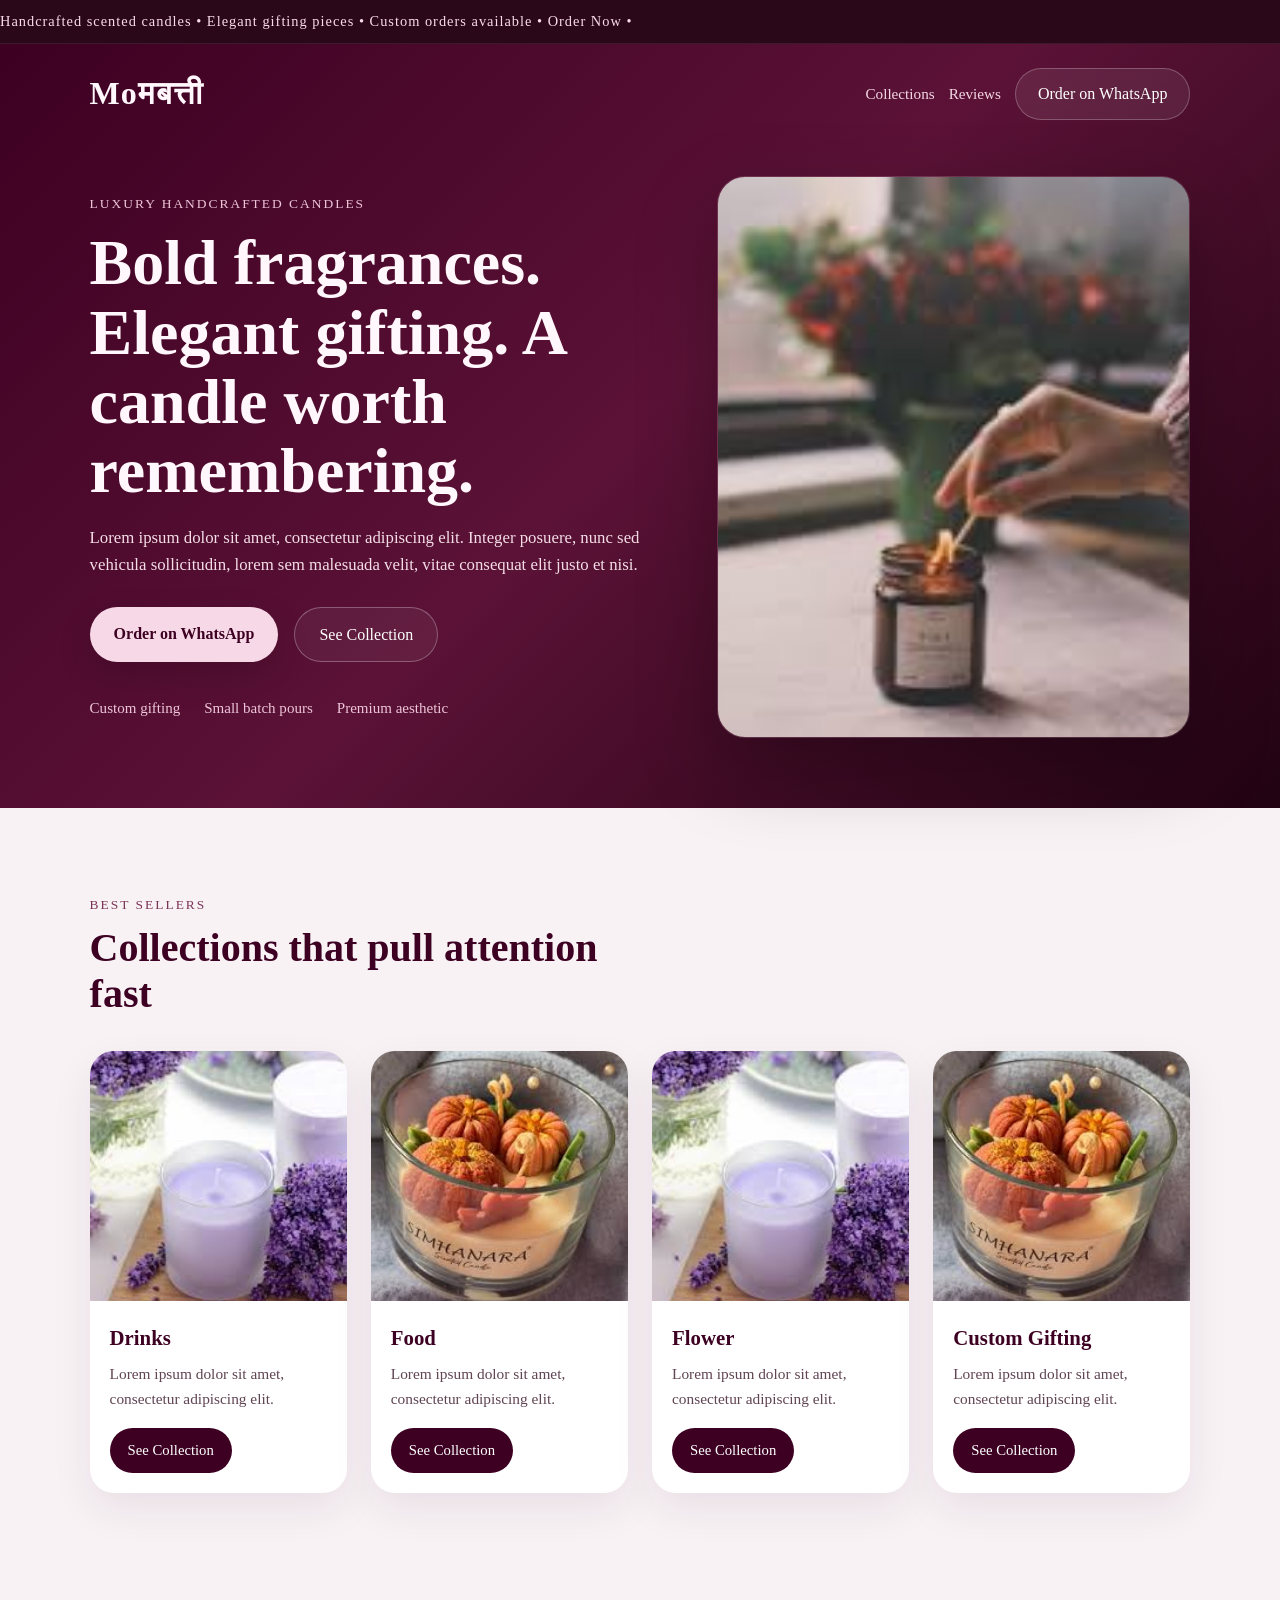
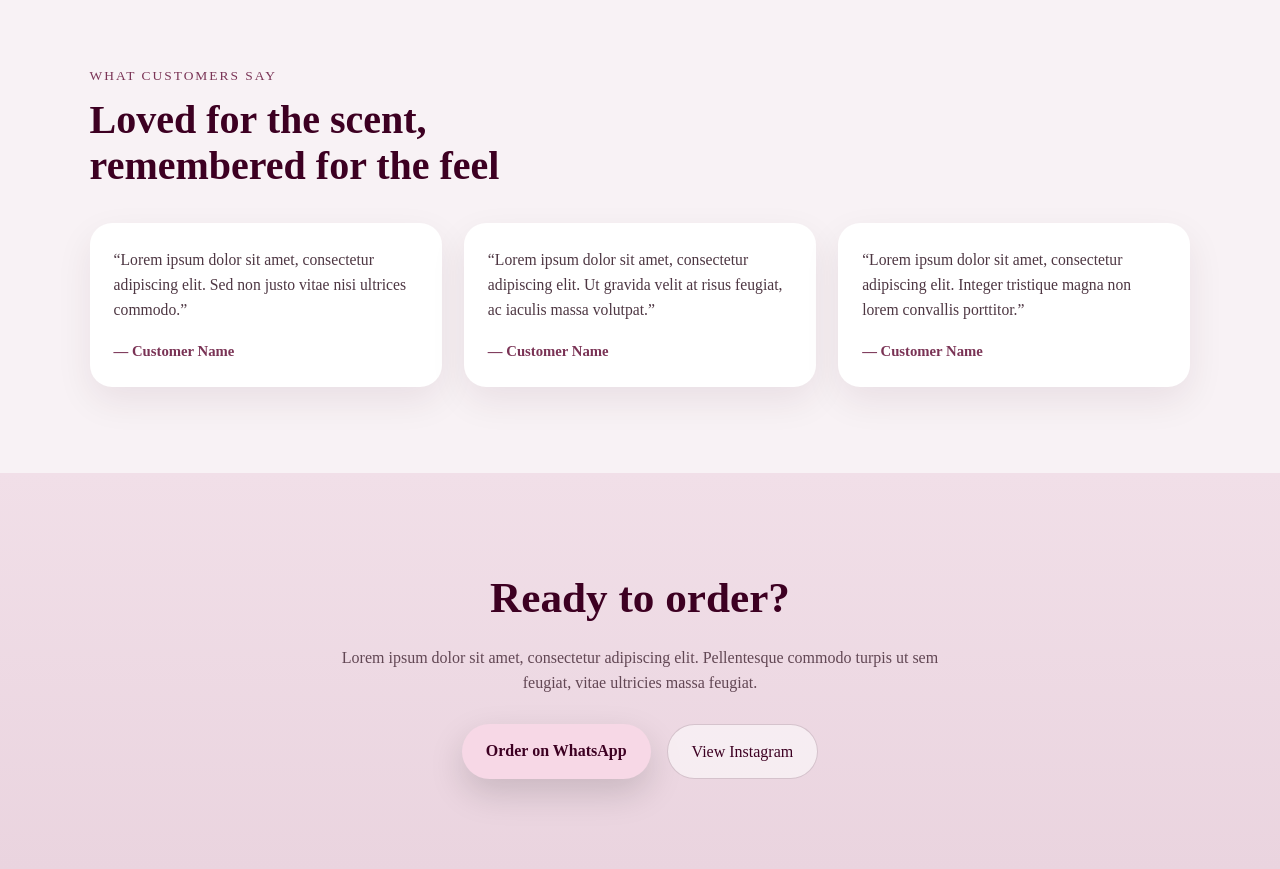
==== commit 6cf94392: "Update index.html" ====
--- a/index.html
+++ b/index.html
@@ -26,7 +26,7 @@
     .top-strip-track {
       display: inline-block;
       padding: 10px 0;
-      animation: moveStrip 20s linear infinite;
+      animation: moveStrip 30s linear infinite;
       font-size: 0.9rem;
       letter-spacing: 1px;
     }
@@ -316,7 +316,7 @@
 <body>
   <div class="top-strip">
     <div class="top-strip-track">
-      Handcrafted scented candles • Elegant gifting pieces • Custom orders available • DM or WhatsApp to order • Handcrafted scented candles • Elegant gifting pieces • Custom orders available • DM or WhatsApp to order •
+      Handcrafted scented candles • Elegant gifting pieces • Custom orders available • Order Now • 
     </div>
   </div>
 
